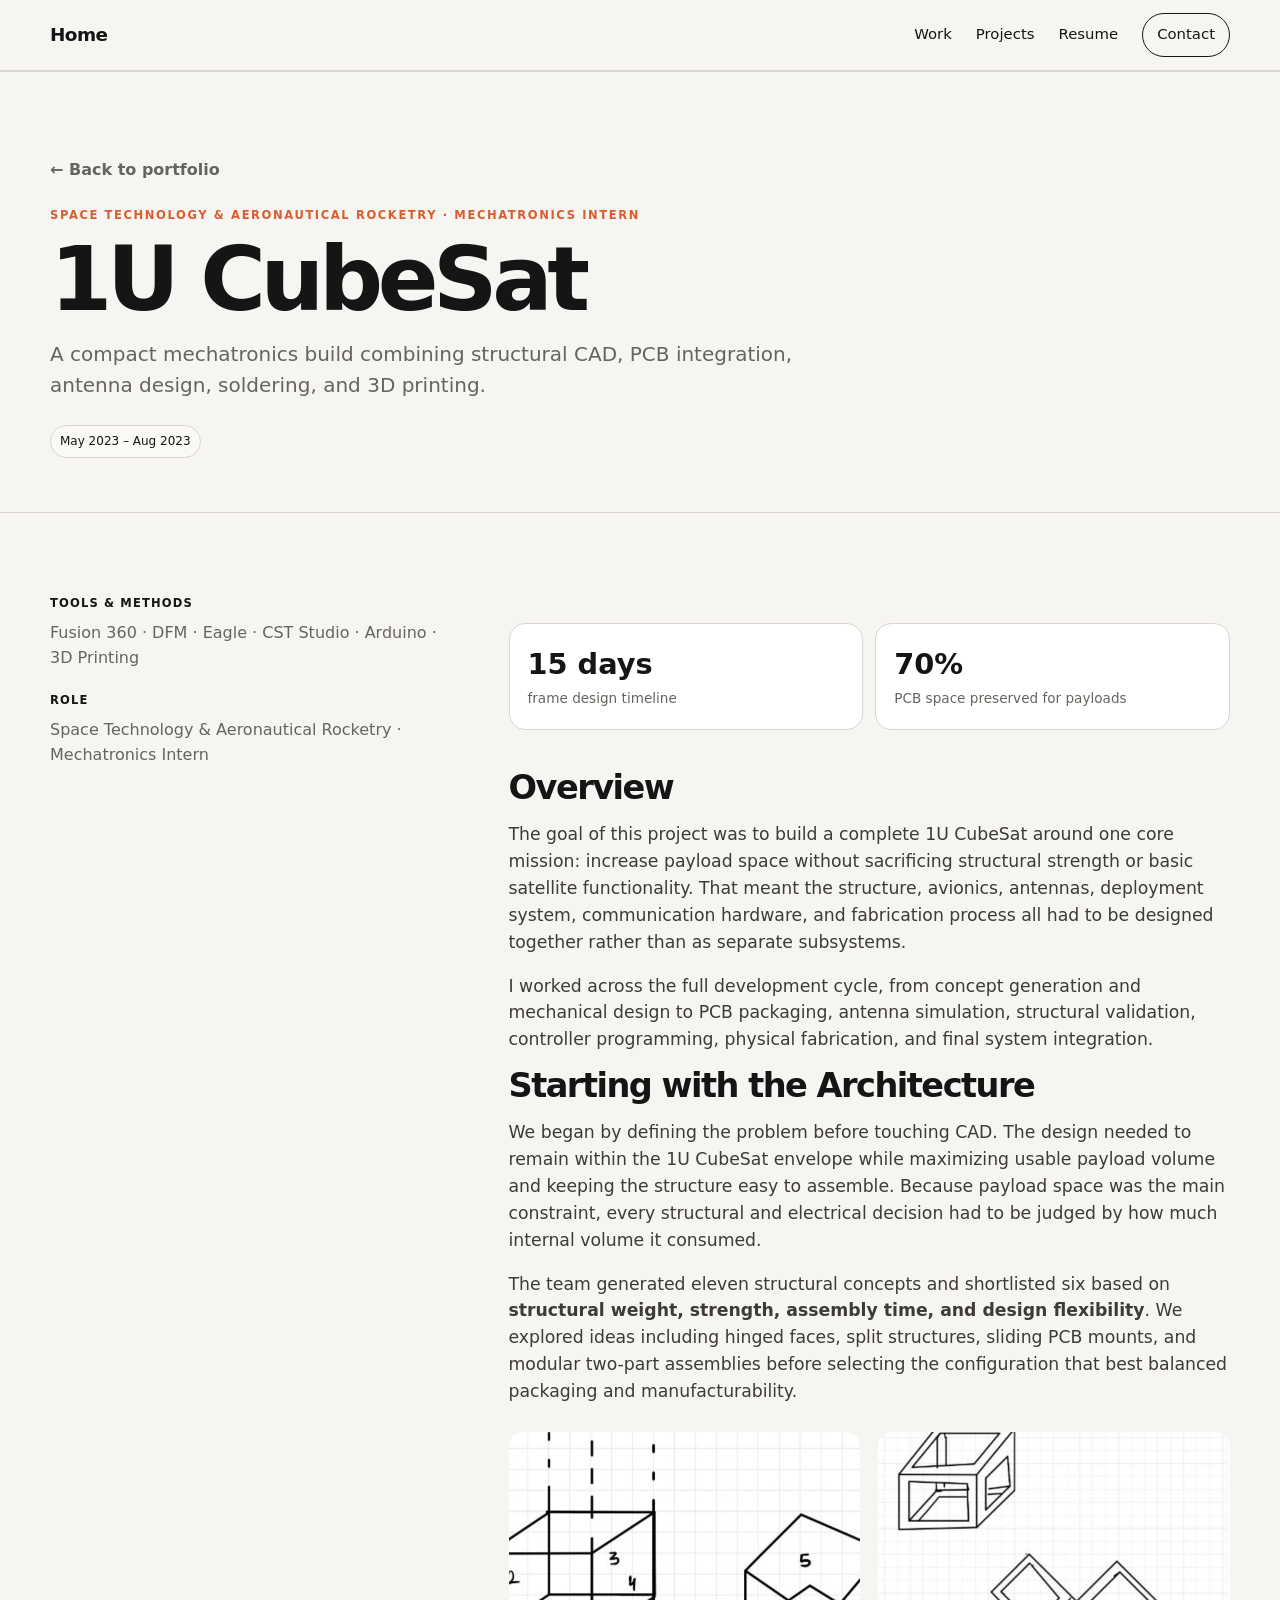
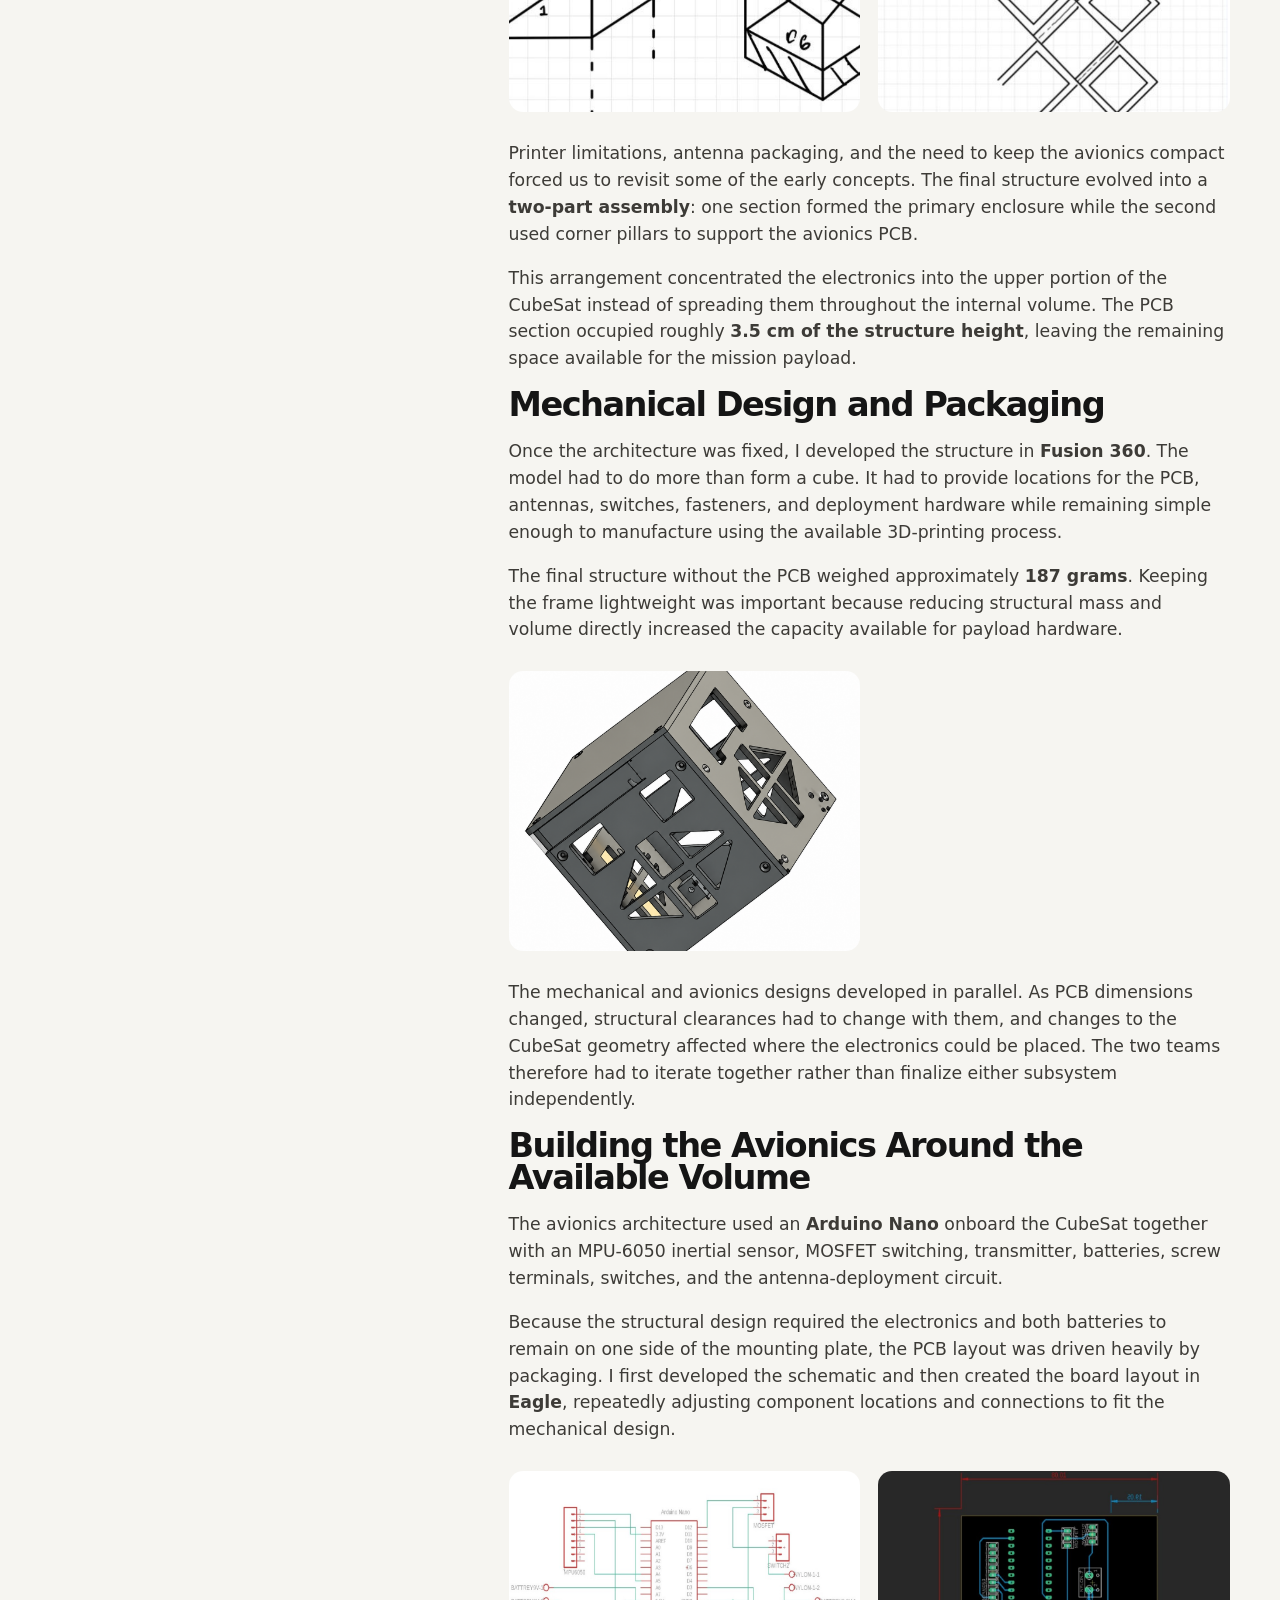
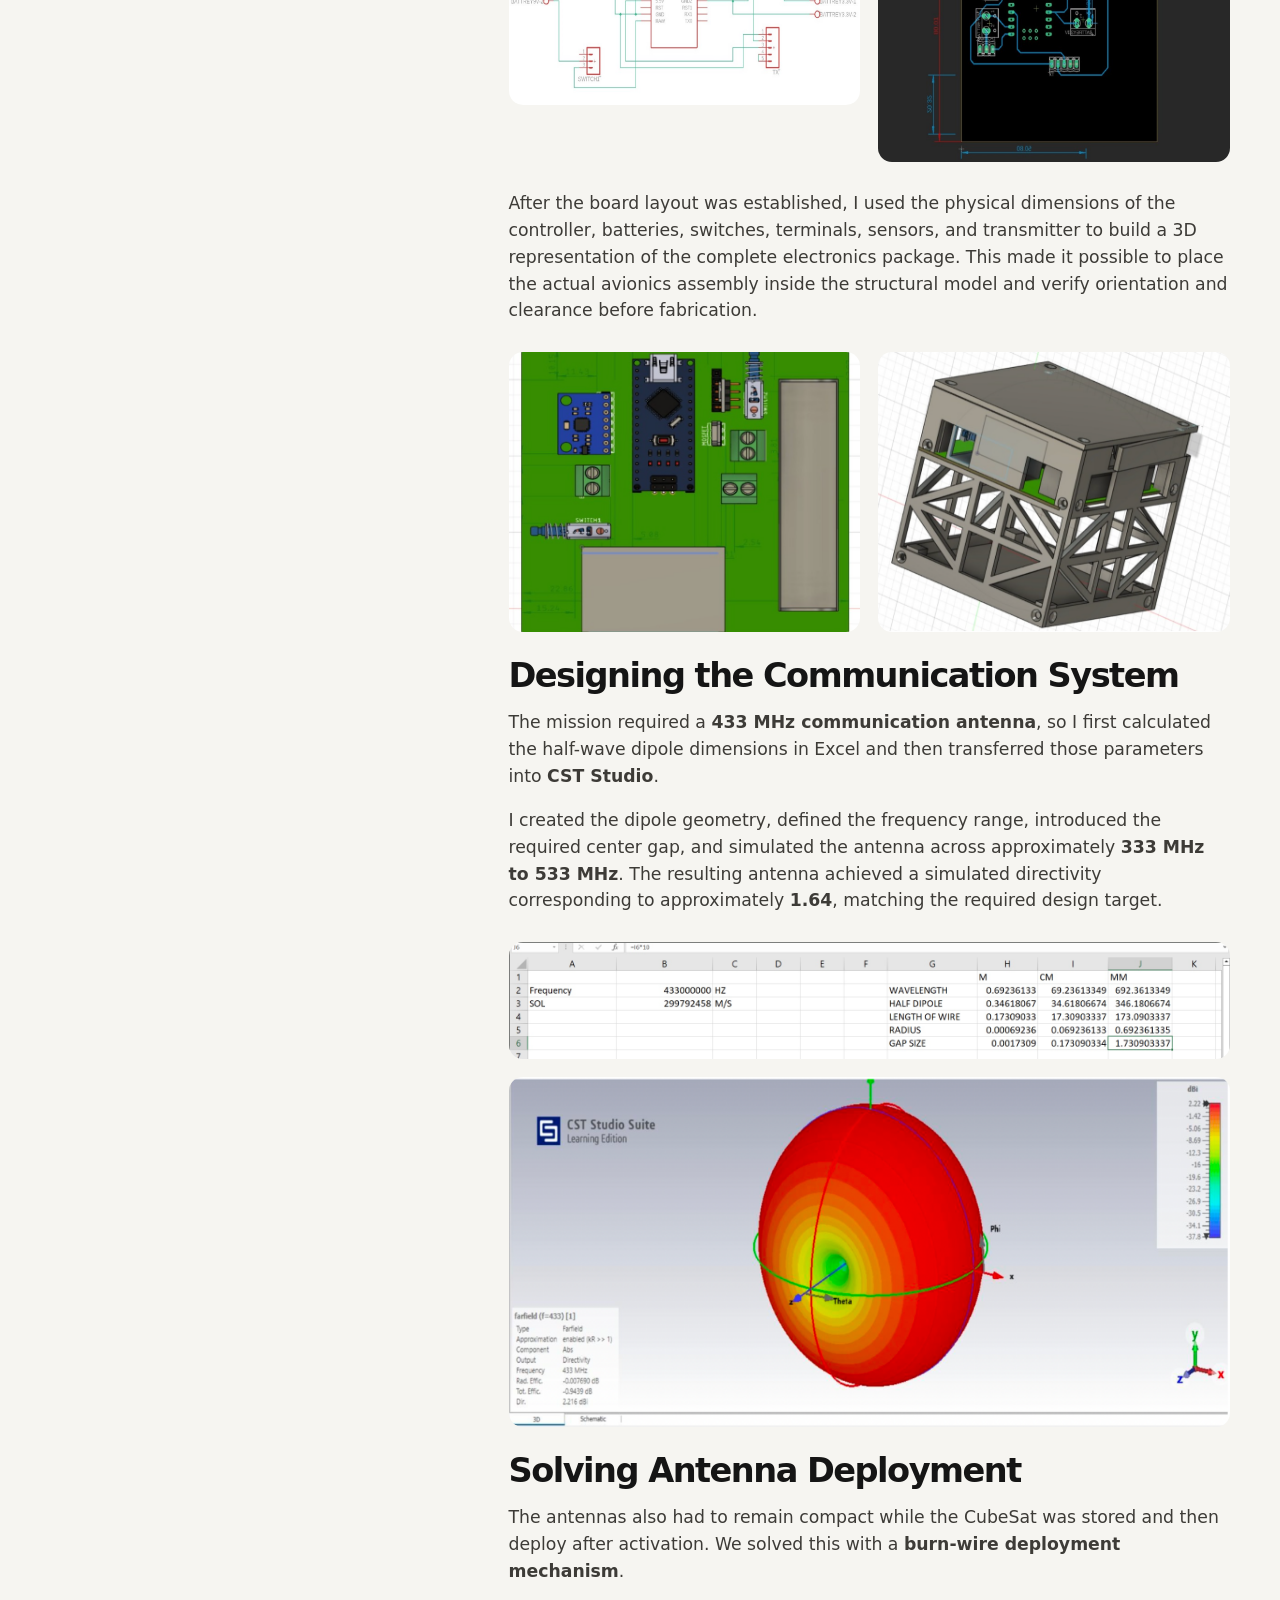
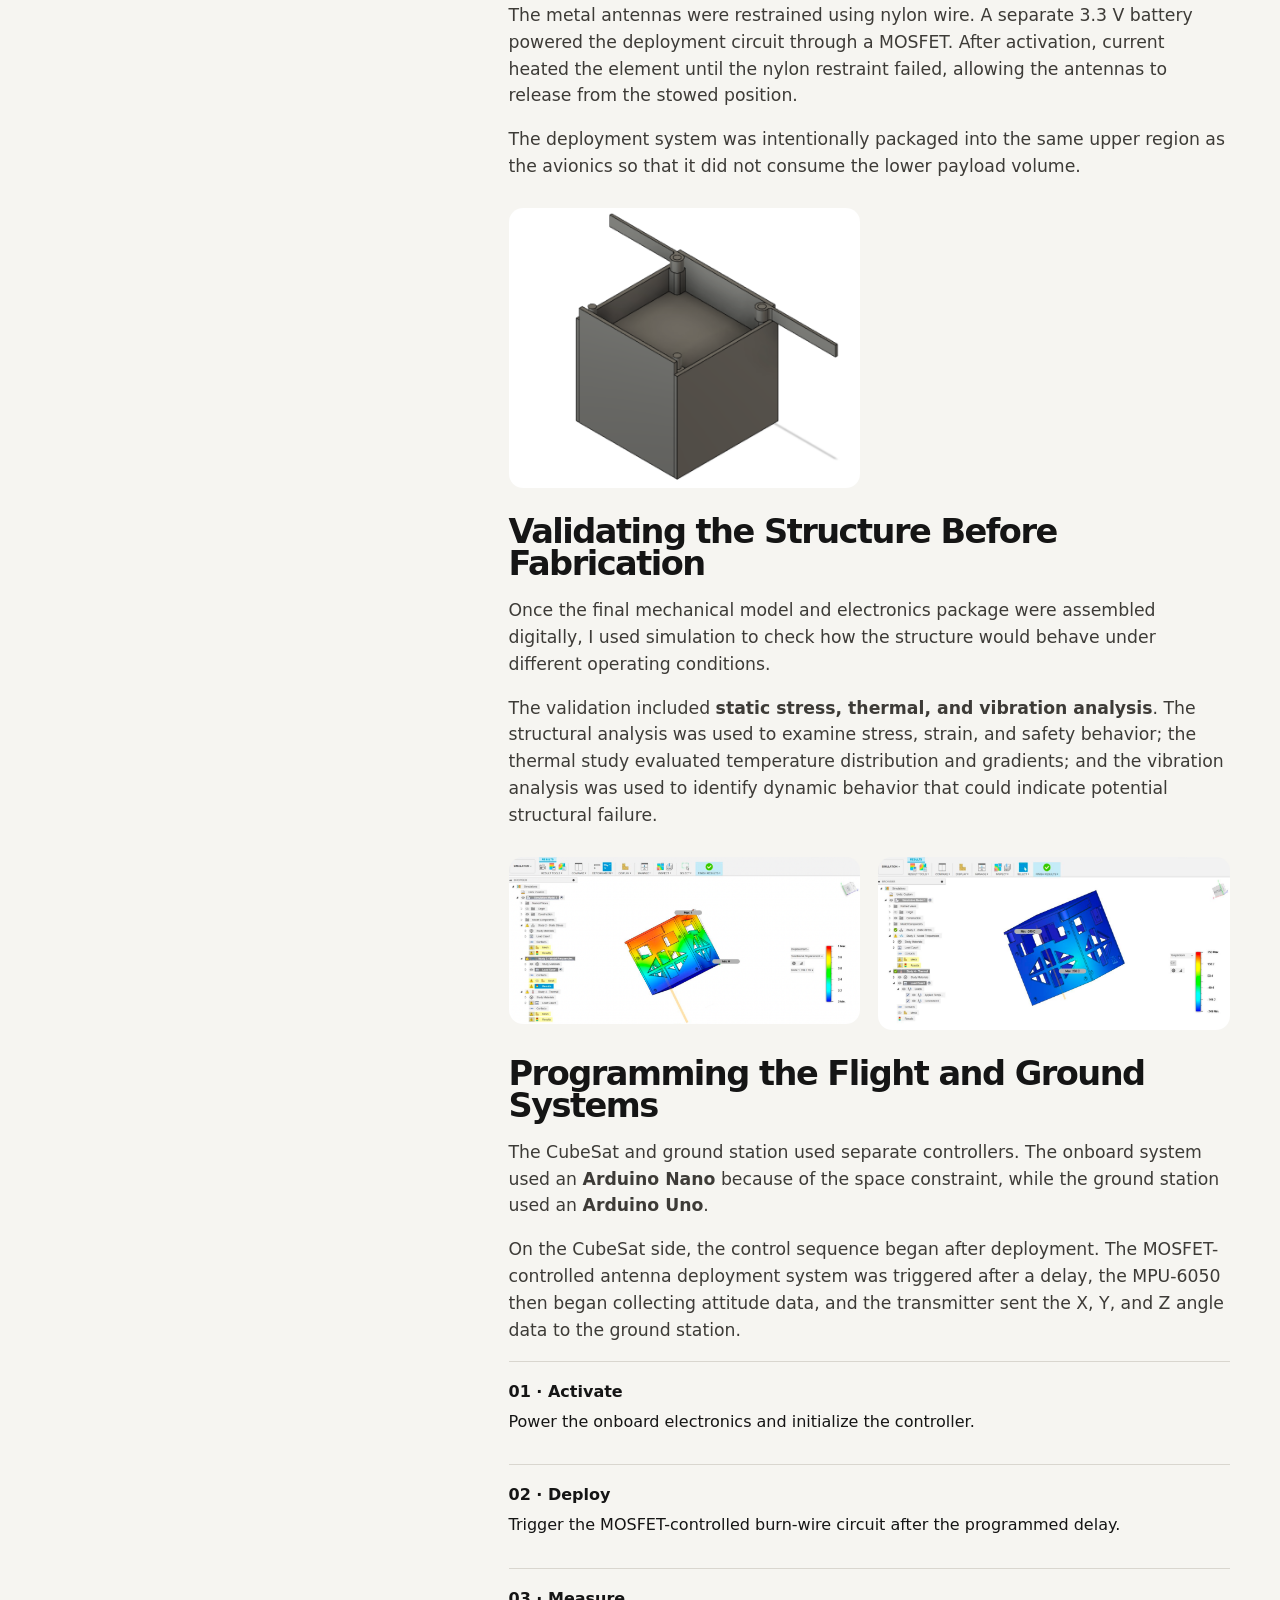
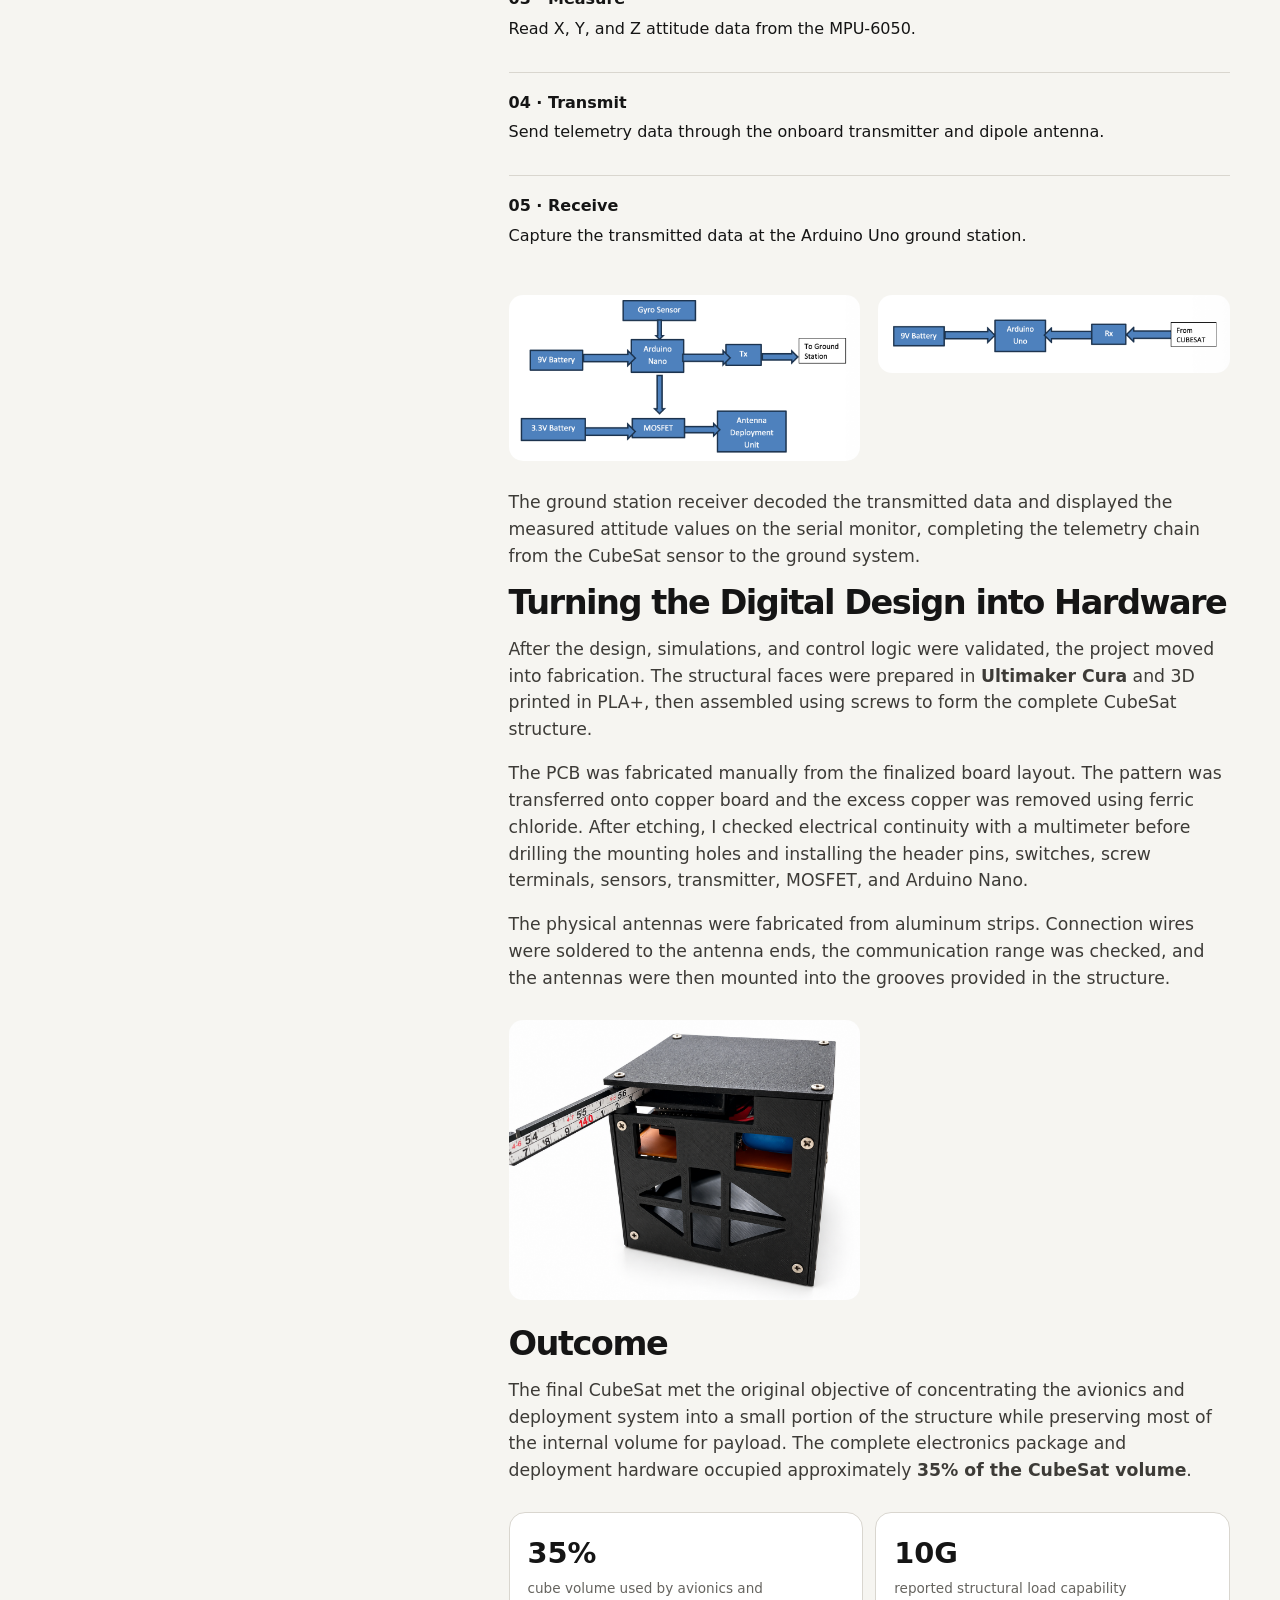
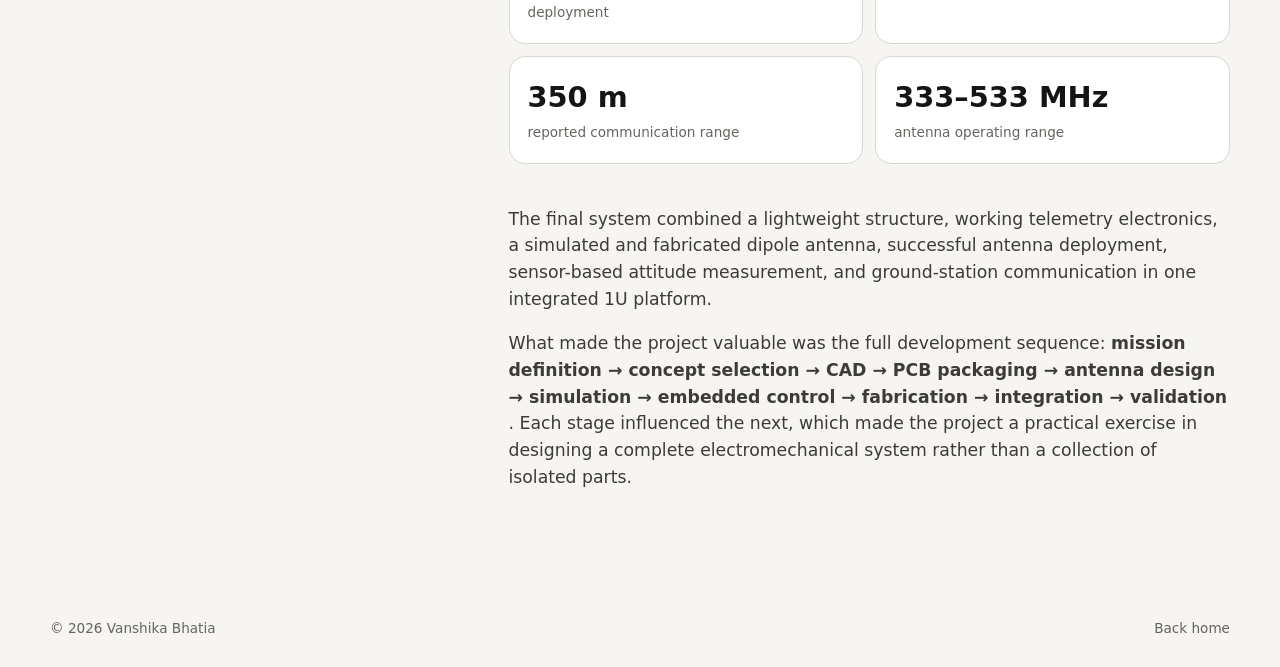
==== projects/cubesat.html @ 4388418b "Add files via upload" ====
<!doctype html><html lang="en"><head><meta charset="utf-8"><meta name="viewport" content="width=device-width,initial-scale=1"><title>1U CubeSat | Vanshika Bhatia</title><link rel="stylesheet" href="../styles.css"></head><body>
<header class="nav"><div class="container nav-inner"><a class="brand" href="../index.html">Home</a><nav class="nav-links"><a href="../index.html#work">Work</a><a href="../index.html#projects">Projects</a><a href="Resume_26-27.pdf">Resume</a><a class="nav-cta" href="../index.html#contact">Contact</a></nav></div></header>
<main><section class="project-hero"><div class="container"><a class="back" href="../index.html">← Back to portfolio</a><div class="eyebrow">Space Technology & Aeronautical Rocketry · Mechatronics Intern</div><h1 class="project-title">1U CubeSat</h1><p class="project-deck">A compact mechatronics build combining structural CAD, PCB integration, antenna design, soldering, and 3D printing.</p><div class="project-meta"><span class="tag">May 2023 – Aug 2023</span></div></div></section>
<section><div class="container project-body"><aside class="project-aside"><h4>Tools & methods</h4><p>Fusion 360 · DFM · Eagle · CST Studio · Arduino · 3D Printing</p><h4>Role</h4><p>Space Technology & Aeronautical Rocketry · Mechatronics Intern</p></aside><div class="case"><div class="impact-grid"><div class="impact"><b>15 days</b><span>frame design timeline</span></div><div class="impact"><b>70%</b><span>PCB space preserved for payloads</span></div></div>
    <div class="case">

  <h2>Overview</h2>
  <p>
    The goal of this project was to build a complete 1U CubeSat around one core mission:
    increase payload space without sacrificing structural strength or basic satellite functionality.
    That meant the structure, avionics, antennas, deployment system, communication hardware, and
    fabrication process all had to be designed together rather than as separate subsystems.
  </p>

  <p>
    I worked across the full development cycle, from concept generation and mechanical design to PCB
    packaging, antenna simulation, structural validation, controller programming, physical fabrication,
    and final system integration.
  </p>


  <h2>Starting with the Architecture</h2>
  <p>
    We began by defining the problem before touching CAD. The design needed to remain within the
    1U CubeSat envelope while maximizing usable payload volume and keeping the structure easy to assemble.
    Because payload space was the main constraint, every structural and electrical decision had to be judged
    by how much internal volume it consumed.
  </p>

  <p>
    The team generated eleven structural concepts and shortlisted six based on
    <strong>structural weight, strength, assembly time, and design flexibility</strong>.
    We explored ideas including hinged faces, split structures, sliding PCB mounts, and modular two-part
    assemblies before selecting the configuration that best balanced packaging and manufacturability.
  </p>

  <div class="project-gallery two">
    <img src="../assets/images/prelimdesign.jpg"
         alt="CubeSat conceptual structural designs">

    <img src="../assets/images/prelimdesign2.jpg"
         alt="CubeSat conceptual structural designs">
  </div>

  <p>
    Printer limitations, antenna packaging, and the need to keep the avionics compact forced us to revisit
    some of the early concepts. The final structure evolved into a
    <strong>two-part assembly</strong>: one section formed the primary enclosure while the second used corner
    pillars to support the avionics PCB.
  </p>

  <p>
    This arrangement concentrated the electronics into the upper portion of the CubeSat instead of spreading
    them throughout the internal volume. The PCB section occupied roughly <strong>3.5 cm of the structure height</strong>,
    leaving the remaining space available for the mission payload.
  </p>

  <h2>Mechanical Design and Packaging</h2>
  <p>
    Once the architecture was fixed, I developed the structure in <strong>Fusion 360</strong>.
    The model had to do more than form a cube. It had to provide locations for the PCB, antennas,
    switches, fasteners, and deployment hardware while remaining simple enough to manufacture using
    the available 3D-printing process.
  </p>

  <p>
    The final structure without the PCB weighed approximately <strong>187 grams</strong>.
    Keeping the frame lightweight was important because reducing structural mass and volume directly
    increased the capacity available for payload hardware.
  </p>

  <div class="project-gallery two">
    <img src="../assets/images/cubesatCAD.png"
         alt="CubeSat structure modeled in Fusion 360">
  </div>

  <p>
    The mechanical and avionics designs developed in parallel. As PCB dimensions changed, structural
    clearances had to change with them, and changes to the CubeSat geometry affected where the electronics
    could be placed. The two teams therefore had to iterate together rather than finalize either subsystem
    independently.
  </p>


  <h2>Building the Avionics Around the Available Volume</h2>
  <p>
    The avionics architecture used an <strong>Arduino Nano</strong> onboard the CubeSat together with an
    MPU-6050 inertial sensor, MOSFET switching, transmitter, batteries, screw terminals, switches,
    and the antenna-deployment circuit.
  </p>

  <p>
    Because the structural design required the electronics and both batteries to remain on one side
    of the mounting plate, the PCB layout was driven heavily by packaging. I first developed the schematic
    and then created the board layout in <strong>Eagle</strong>, repeatedly adjusting component locations
    and connections to fit the mechanical design.
  </p>

  <div class="project-gallery two">
    <img class="no-crop"
         src="../assets/images/cubesatschematic.jpg"
         alt="CubeSat avionics schematic">

    <img class="no-crop"
         src="../assets/images/boardview.jpg"
         alt="CubeSat PCB board layout">
  </div>

  <p>
    After the board layout was established, I used the physical dimensions of the controller, batteries,
    switches, terminals, sensors, and transmitter to build a 3D representation of the complete electronics
    package. This made it possible to place the actual avionics assembly inside the structural model and
    verify orientation and clearance before fabrication.
  </p>

  <div class="project-gallery two">
    <img src="../assets/images/3dPCB.jpg"
         alt="3D CubeSat PCB assembly">

    <img src="../assets/images/cubesatCADwPCB.jpg"
         alt="Avionics assembly inside CubeSat structure">
  </div>


  <h2>Designing the Communication System</h2>
  <p>
    The mission required a <strong>433 MHz communication antenna</strong>, so I first calculated the
    half-wave dipole dimensions in Excel and then transferred those parameters into
    <strong>CST Studio</strong>.
  </p>

  <p>
    I created the dipole geometry, defined the frequency range, introduced the required center gap,
    and simulated the antenna across approximately <strong>333 MHz to 533 MHz</strong>.
    The resulting antenna achieved a simulated directivity corresponding to approximately
    <strong>1.64</strong>, matching the required design target.
  </p>

  <div class="project-gallery stack">
    <img class="no-crop"
         src="../assets/images/antennacalc.jpg"
         alt="CubeSat antenna calculations">

    <img class="no-crop"
         src="../assets/images/cubesat_Antenna_design.png"
         alt="CubeSat antenna simulation in CST Studio">
  </div>


  <h2>Solving Antenna Deployment</h2>
  <p>
    The antennas also had to remain compact while the CubeSat was stored and then deploy after activation.
    We solved this with a <strong>burn-wire deployment mechanism</strong>.
  </p>

  <p>
    The metal antennas were restrained using nylon wire. A separate 3.3 V battery powered the deployment
    circuit through a MOSFET. After activation, current heated the element until the nylon restraint
    failed, allowing the antennas to release from the stowed position.
  </p>

  <p>
    The deployment system was intentionally packaged into the same upper region as the avionics so that
    it did not consume the lower payload volume.
  </p>

  <div class="project-gallery two">
    <img src="../assets/images/antennastorage.jpg"
         alt="CubeSat stowed antenna configuration">
  </div>


  <h2>Validating the Structure Before Fabrication</h2>
  <p>
    Once the final mechanical model and electronics package were assembled digitally, I used simulation
    to check how the structure would behave under different operating conditions.
  </p>

  <p>
    The validation included <strong>static stress, thermal, and vibration analysis</strong>.
    The structural analysis was used to examine stress, strain, and safety behavior; the thermal study
    evaluated temperature distribution and gradients; and the vibration analysis was used to identify
    dynamic behavior that could indicate potential structural failure.
  </p>

  <div class="project-gallery two">
<img class="no-crop"
         src="../assets/images/cubesatvib.jpg"
         alt="CubeSat thermal analysis">
    <img class="no-crop"
         src="../assets/images/cubesatthermal.jpg"
         alt="CubeSat vibrational analysis">
  </div>

  <h2>Programming the Flight and Ground Systems</h2>
  <p>
    The CubeSat and ground station used separate controllers. The onboard system used an
    <strong>Arduino Nano</strong> because of the space constraint, while the ground station used an
    <strong>Arduino Uno</strong>.
  </p>

  <p>
    On the CubeSat side, the control sequence began after deployment. The MOSFET-controlled antenna
    deployment system was triggered after a delay, the MPU-6050 then began collecting attitude data,
    and the transmitter sent the X, Y, and Z angle data to the ground station.
  </p>

  <div class="steps">

    <div class="step">
      <b>01 · Activate</b>
      Power the onboard electronics and initialize the controller.
    </div>

    <div class="step">
      <b>02 · Deploy</b>
      Trigger the MOSFET-controlled burn-wire circuit after the programmed delay.
    </div>

    <div class="step">
      <b>03 · Measure</b>
      Read X, Y, and Z attitude data from the MPU-6050.
    </div>

    <div class="step">
      <b>04 · Transmit</b>
      Send telemetry data through the onboard transmitter and dipole antenna.
    </div>

    <div class="step">
      <b>05 · Receive</b>
      Capture the transmitted data at the Arduino Uno ground station.
    </div>

  </div>

  <div class="project-gallery two">
    <img class="no-crop"
         src="../assets/images/transmitter.jpg"
         alt="CubeSat Arduino Nano flight code">

    <img class="no-crop"
         src="../assets/images/reciever.jpg"
         alt="CubeSat ground station receiver code">
  </div>

  <p>
    The ground station receiver decoded the transmitted data and displayed the measured attitude values
    on the serial monitor, completing the telemetry chain from the CubeSat sensor to the ground system.
  </p>


  <h2>Turning the Digital Design into Hardware</h2>
  <p>
    After the design, simulations, and control logic were validated, the project moved into fabrication.
    The structural faces were prepared in <strong>Ultimaker Cura</strong> and 3D printed in PLA+, then
    assembled using screws to form the complete CubeSat structure.
  </p>

  <p>
    The PCB was fabricated manually from the finalized board layout. The pattern was transferred onto
    copper board and the excess copper was removed using ferric chloride. After etching, I checked
    electrical continuity with a multimeter before drilling the mounting holes and installing the header
    pins, switches, screw terminals, sensors, transmitter, MOSFET, and Arduino Nano.
  </p>
  <p>
    The physical antennas were fabricated from aluminum strips. Connection wires were soldered to the
    antenna ends, the communication range was checked, and the antennas were then mounted into the grooves
    provided in the structure.
  </p>

  <div class="project-gallery two">
    <img src="../assets/images/cubesat_cover.png"
         alt="Final CubeSat assembly">
  </div>


  <h2>Outcome</h2>
  <p>
    The final CubeSat met the original objective of concentrating the avionics and deployment system into
    a small portion of the structure while preserving most of the internal volume for payload.
    The complete electronics package and deployment hardware occupied approximately
    <strong>35% of the CubeSat volume</strong>.
  </p>

  <div class="impact-grid">

    <div class="impact">
      <b>35%</b>
      <span>cube volume used by avionics and deployment</span>
    </div>

    <div class="impact">
      <b>10G</b>
      <span>reported structural load capability</span>
    </div>

    <div class="impact">
      <b>350 m</b>
      <span>reported communication range</span>
    </div>

    <div class="impact">
      <b>333–533 MHz</b>
      <span>antenna operating range</span>
    </div>

  </div>

  <p>
    The final system combined a lightweight structure, working telemetry electronics, a simulated and
    fabricated dipole antenna, successful antenna deployment, sensor-based attitude measurement, and
    ground-station communication in one integrated 1U platform.
  </p>

  <p>
    What made the project valuable was the full development sequence:
    <strong>
      mission definition → concept selection → CAD → PCB packaging → antenna design → simulation →
      embedded control → fabrication → integration → validation
    </strong>.
    Each stage influenced the next, which made the project a practical exercise in designing a complete
    electromechanical system rather than a collection of isolated parts.
  </p>

</div></div></section></main>
<footer><div class="container footer-row"><span>© <span data-year></span> Vanshika Bhatia</span><a href="../index.html">Back home</a></div></footer><script src="../script.js"></script></body></html>
---- styles.css ----
:root{
  --bg:#f6f5f1;
  --paper:#ffffff;
  --ink:#151515;
  --muted:#66645f;
  --line:#d9d6cf;
  --accent:#d95d2f;
  --dark:#171717;
  --max:1180px;
}

*{
  box-sizing:border-box;
}

html{
  scroll-behavior:smooth;
}

body{
  margin:0;
  background:var(--bg);
  color:var(--ink);
  font-family:Inter,ui-sans-serif,system-ui,-apple-system,BlinkMacSystemFont,"Segoe UI",sans-serif;
  line-height:1.55;
}

a{
  color:inherit;
  text-decoration:none;
}

img{
  display:block;
  width:100%;
}

.container{
  width:min(var(--max),calc(100% - 40px));
  margin:auto;
}


/* NAV */

.nav{
  position:sticky;
  top:0;
  z-index:20;
  background:rgba(246,245,241,.92);
  backdrop-filter:blur(14px);
  border-bottom:1px solid var(--line);
}

.nav-inner{
  height:70px;
  display:flex;
  align-items:center;
  justify-content:space-between;
}

.brand{
  font-weight:900;
  letter-spacing:-.03em;
  font-size:1.15rem;
}

.nav-links{
  display:flex;
  gap:24px;
  align-items:center;
  font-size:.93rem;
}

.nav-links a:hover{
  opacity:.6;
}

.nav-cta{
  border:1px solid var(--ink);
  padding:9px 14px;
  border-radius:999px;
}


/* HERO */

.hero{
  padding:94px 0 78px;
}

.hero-grid{
  display:grid;
  grid-template-columns:1.45fr .75fr;
  gap:70px;
  align-items:end;
}

.eyebrow{
  text-transform:uppercase;
  letter-spacing:.14em;
  font-size:.72rem;
  font-weight:800;
  color:var(--accent);
}

h1{
  font-size:clamp(3.6rem,8vw,7.8rem);
  line-height:.86;
  letter-spacing:-.065em;
  margin:18px 0 28px;
  max-width:900px;
}

h2{
  font-size:clamp(2.2rem,4vw,4.4rem);
  line-height:.95;
  letter-spacing:-.045em;
  margin:0;
}

h3{
  margin:0 0 10px;
  font-size:1.35rem;
  letter-spacing:-.025em;
}

.hero-copy{
  font-size:clamp(1.15rem,2vw,1.55rem);
  max-width:760px;
  color:#3d3b37;
}

.hero-actions{
  display:flex;
  gap:12px;
  flex-wrap:wrap;
  margin-top:28px;
}

.btn{
  display:inline-flex;
  align-items:center;
  justify-content:center;
  border:1px solid var(--ink);
  padding:12px 18px;
  border-radius:999px;
  font-weight:700;
  font-size:.92rem;
}

.btn.primary{
  background:var(--ink);
  color:white;
}

.hero-side{
  border-left:1px solid var(--line);
  padding-left:30px;
  color:var(--muted);
}

.hero-side strong{
  display:block;
  color:var(--ink);
  font-size:.82rem;
  text-transform:uppercase;
  letter-spacing:.08em;
}

.hero-side p{
  margin:6px 0 22px;
}


/* SECTIONS */

section{
  padding:82px 0;
  border-top:1px solid var(--line);
}

.section-head{
  display:grid;
  grid-template-columns:1fr 1fr;
  gap:40px;
  align-items:end;
  margin-bottom:34px;
}

.section-head p{
  margin:0;
  color:var(--muted);
  font-size:1.05rem;
  max-width:620px;
}


/* WORK CARDS */

.work-grid{
  display:grid;
  grid-template-columns:repeat(2,minmax(0,1fr));
  gap:22px;
}

.work-card{
  background:var(--paper);
  border:1px solid var(--line);
  border-radius:24px;
  overflow:hidden;
}

.card-media{
  aspect-ratio:16/9;
  background:#eceae4;
  border-bottom:1px solid var(--line);
}

.card-media img{
  height:100%;
  object-fit:cover;
}

.card-body{
  padding:26px;
}

.card-kicker{
  font-size:.73rem;
  font-weight:800;
  text-transform:uppercase;
  letter-spacing:.12em;
  color:var(--accent);
  margin-bottom:10px;
}

.card-body>p{
  color:var(--muted);
  margin:0 0 20px;
}

.metrics{
  display:grid;
  grid-template-columns:repeat(2,1fr);
  gap:10px;
  margin:22px 0;
}

.metric{
  border-top:1px solid var(--line);
  padding-top:12px;
}

.metric b{
  display:block;
  font-size:1.35rem;
  letter-spacing:-.03em;
}

.metric span{
  font-size:.8rem;
  color:var(--muted);
}

.tag-row{
  display:flex;
  gap:7px;
  flex-wrap:wrap;
  margin-top:18px;
}

.tag{
  border:1px solid var(--line);
  border-radius:999px;
  padding:6px 9px;
  font-size:.75rem;
  background:#faf9f6;
}

.card-link{
  display:inline-block;
  margin-top:22px;
  font-weight:800;
}

.card-link:hover{
  color:var(--accent);
}


/* EXPERIENCE */

.band{
  background:var(--dark);
  color:white;
}

.band .section-head p,
.band .exp p,
.band .exp-meta{
  color:#bdbdbd;
}

.exp-list{
  border-top:1px solid #343434;
}

.exp{
  display:grid;
  grid-template-columns:250px 1fr;
  gap:30px;
  padding:28px 0;
  border-bottom:1px solid #343434;
}

.exp p{
  margin:4px 0 0;
}


/* ABOUT */

.about-grid{
  display:grid;
  grid-template-columns:.8fr 1.2fr;
  gap:70px;
}

.about-copy{
  font-size:1.25rem;
  color:#3d3b37;
}

.about-copy p:first-child{
  margin-top:0;
}


/* SKILLS */

.skills-grid{
  display:grid;
  grid-template-columns:repeat(3,1fr);
  gap:18px;
}

.skill-block{
  background:white;
  border:1px solid var(--line);
  padding:22px;
  border-radius:18px;
}

.skill-block p{
  margin:0;
  color:var(--muted);
}


/* CONTACT */

.contact{
  background:var(--dark);
  color:white;
  border-radius:28px;
  padding:48px;
}

.contact h2{
  max-width:760px;
}

.contact p{
  color:#bdbdbd;
}

.contact .btn{
  border-color:#fff;
}

.contact .btn.primary{
  background:#fff;
  color:#111;
}


/* FOOTER */

footer{
  padding:28px 0;
}

.footer-row{
  display:flex;
  justify-content:space-between;
  color:var(--muted);
  font-size:.85rem;
}


/* PROJECT PAGES */

.project-hero{
  padding:86px 0 54px;
}

.back{
  display:inline-block;
  margin-bottom:24px;
  font-weight:700;
  color:var(--muted);
}

.project-title{
  font-size:clamp(3rem,7vw,6.5rem);
  line-height:.9;
  letter-spacing:-.06em;
  margin:14px 0 20px;
}

.project-deck{
  font-size:1.25rem;
  color:var(--muted);
  max-width:820px;
}

.project-meta{
  display:flex;
  gap:10px;
  flex-wrap:wrap;
  margin-top:24px;
}

.project-body{
  display:grid;
  grid-template-columns:.7fr 1.3fr;
  gap:70px;
}

.project-aside{
  position:sticky;
  top:96px;
  align-self:start;
}

.project-aside h4{
  margin:0 0 8px;
  text-transform:uppercase;
  font-size:.72rem;
  letter-spacing:.1em;
}

.project-aside p{
  margin:0 0 22px;
  color:var(--muted);
}

.case h2{
  font-size:2.1rem;
  margin-bottom:14px;
}

.case p{
  font-size:1.08rem;
  color:#3d3b37;
}


/* IMPACT BLOCKS */

.impact-grid{
  display:grid;
  grid-template-columns:repeat(2,1fr);
  gap:12px;
  margin:28px 0 42px;
}

.impact{
  padding:18px;
  border:1px solid var(--line);
  border-radius:16px;
  background:white;
}

.impact b{
  display:block;
  font-size:1.8rem;
}

.impact span{
  color:var(--muted);
  font-size:.85rem;
}


/* PLACEHOLDER */

.image-placeholder{
  min-height:320px;
  border:1px dashed #aaa;
  border-radius:20px;
  background:#eceae4;
  display:grid;
  place-items:center;
  text-align:center;
  color:#777;
  padding:30px;
  margin:26px 0;
}


/* PROCESS STEPS */

.steps{
  display:grid;
  gap:12px;
}

.step{
  border-top:1px solid var(--line);
  padding:18px 0;
}

.step b{
  display:block;
  margin-bottom:5px;
}

.note{
  font-size:.88rem;
  color:var(--muted);
  border-left:3px solid var(--accent);
  padding-left:14px;
  margin-top:24px;
}


/* PROJECT IMAGE GALLERIES */

.project-gallery{
  display:grid;
  gap:18px;
  margin:28px 0;
}

/* TWO IMAGES SIDE BY SIDE */

.project-gallery.two{
  grid-template-columns:repeat(2,minmax(0,1fr));
}

.project-gallery.two img{
  width:100%;
  height:280px;
  object-fit:cover;
  border-radius:14px;
  display:block;
}


/* SINGLE IMAGE - NEVER CROPPED */

.project-gallery.stack{
  grid-template-columns:1fr;
}

.project-gallery.stack img{
  width:100%;
  height:auto;
  object-fit:contain;
  border-radius:14px;
  display:block;
}


/* USE ON ANY IMAGE THAT SHOULD NEVER CROP */

.project-gallery img.no-crop{
  width:100%;
  height:auto;
  object-fit:contain;
}


/* MOBILE */

@media(max-width:800px){

  .nav-links a:not(.nav-cta){
    display:none;
  }

  .hero{
    padding-top:60px;
  }

  .hero-grid,
  .section-head,
  .about-grid,
  .project-body{
    grid-template-columns:1fr;
    gap:28px;
  }

  .hero-side{
    border-left:0;
    border-top:1px solid var(--line);
    padding:24px 0 0;
  }

  .work-grid,
  .skills-grid{
    grid-template-columns:1fr;
  }

  .exp{
    grid-template-columns:1fr;
    gap:8px;
  }

  .project-aside{
    position:static;
  }

  .metrics,
  .impact-grid{
    grid-template-columns:1fr 1fr;
  }

  .footer-row{
    gap:14px;
    flex-direction:column;
  }

  .container{
    width:min(var(--max),calc(100% - 28px));
  }

  .project-gallery.two{
    grid-template-columns:1fr;
  }

  .project-gallery.two img{
    height:auto;
    object-fit:contain;
  }
  /* Equal-size photo pairs */
.project-gallery.two.equal-photos img {
  width: 100%;
  aspect-ratio: 4 / 3;
  height: auto;
  object-fit: cover;
  border-radius: 14px;
}
.project-gallery.single-center {
  display: flex;
  justify-content: center;
  margin: 28px 0;
}

.project-gallery.single-center img {
  width: calc((100% - 18px) / 2);
  height: 280px;
  object-fit: cover;
  border-radius: 14px;
}

}
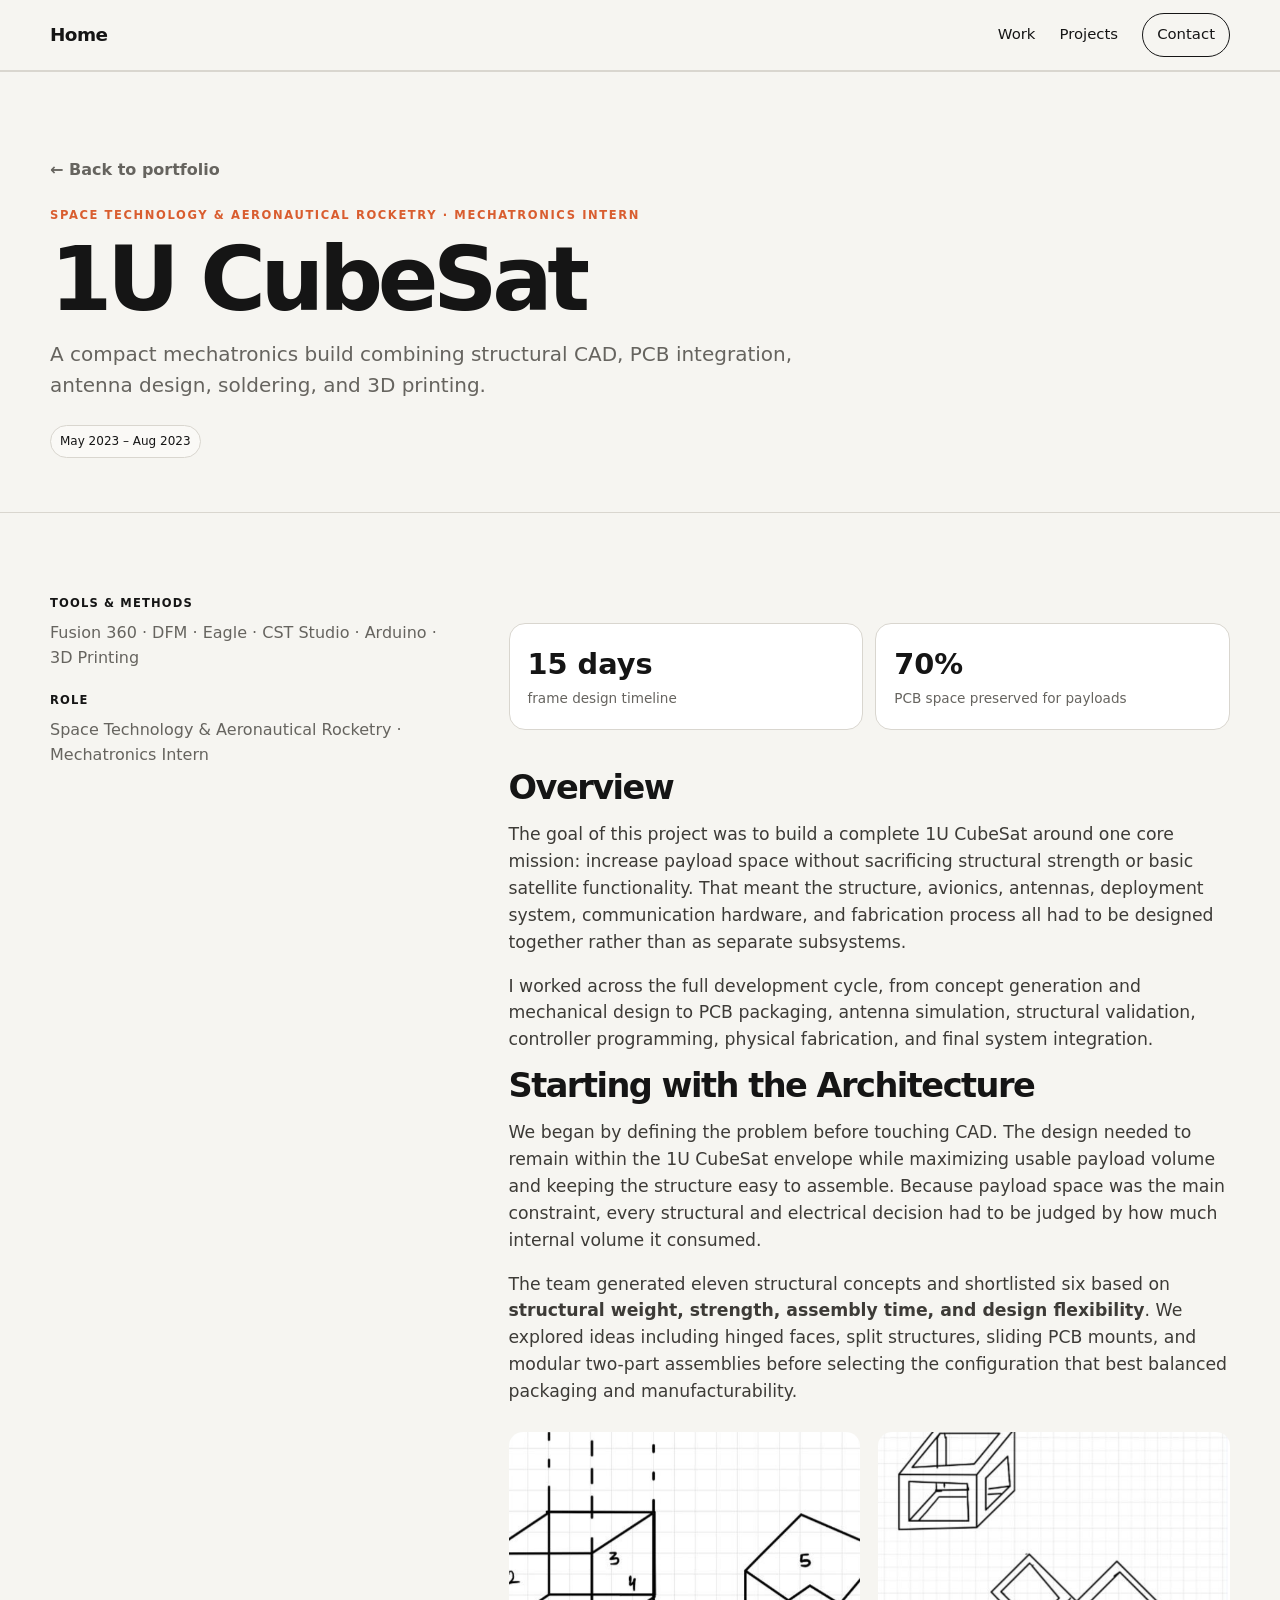
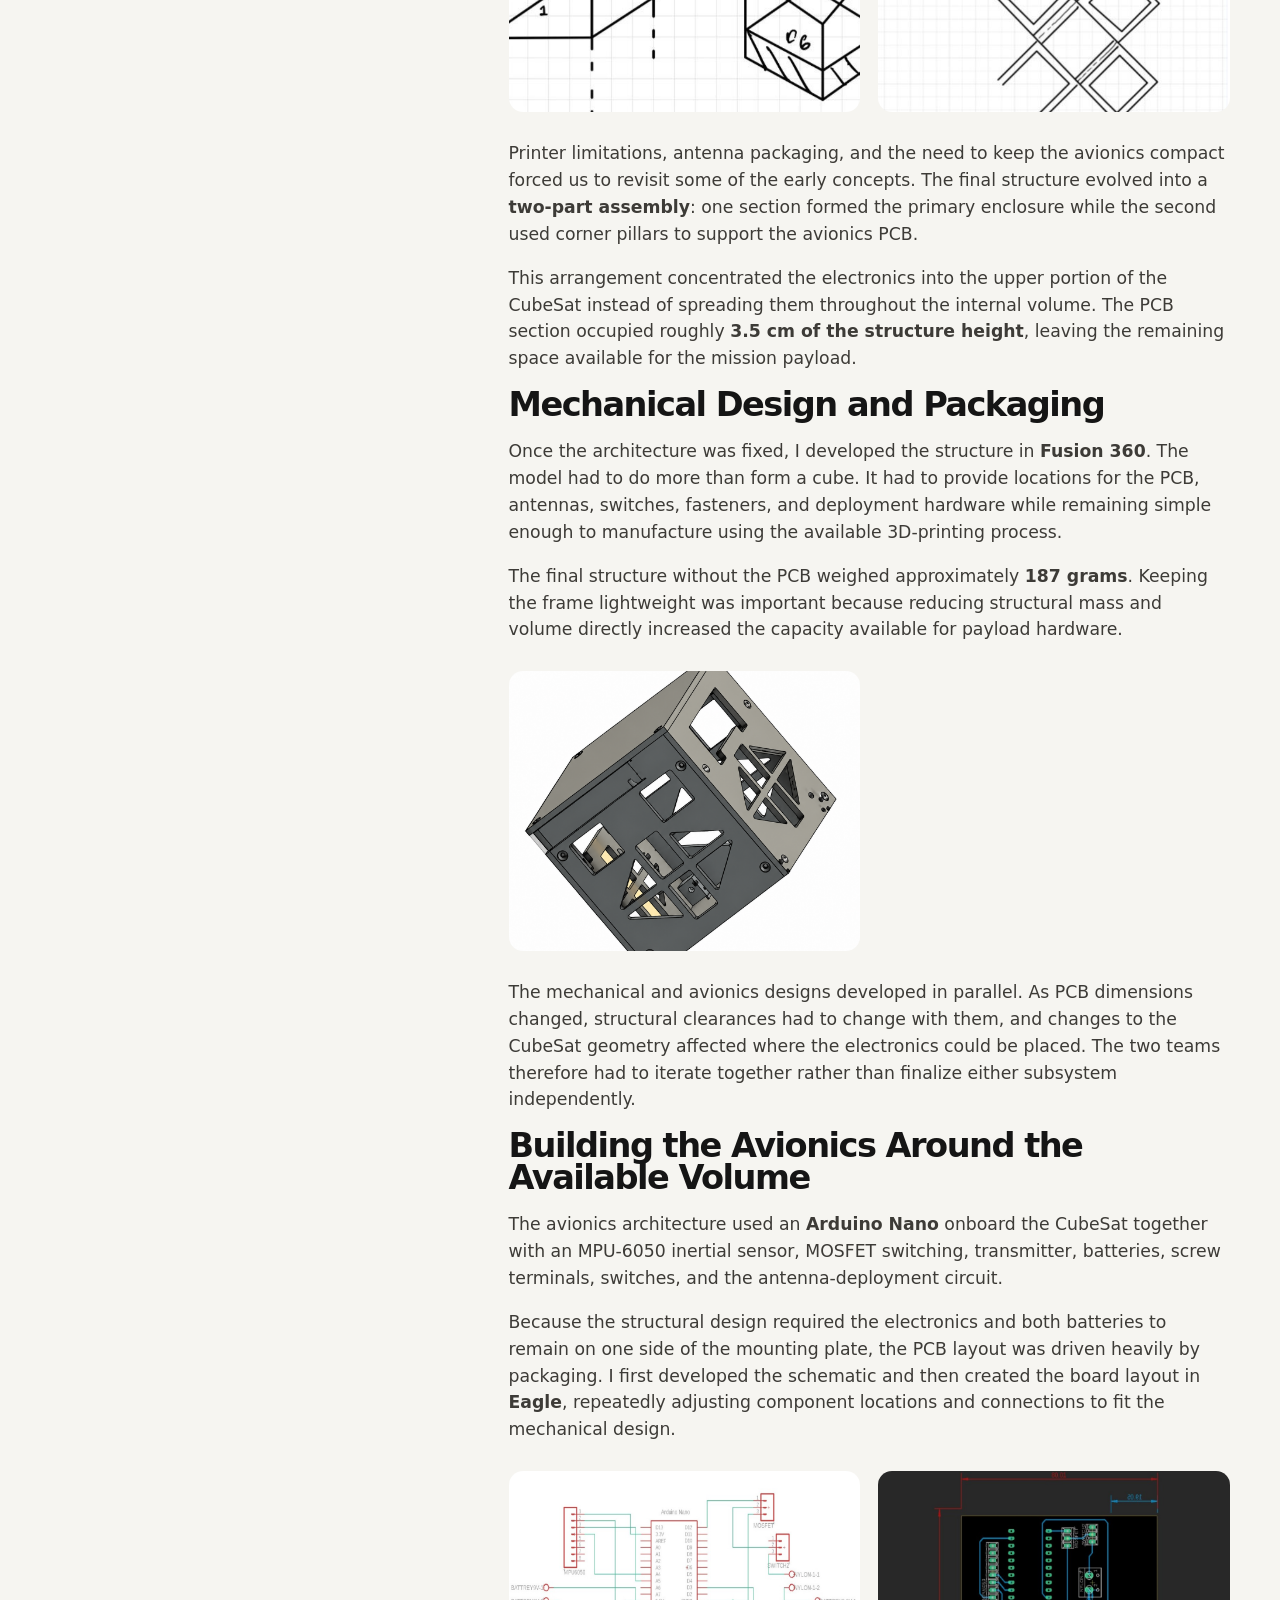
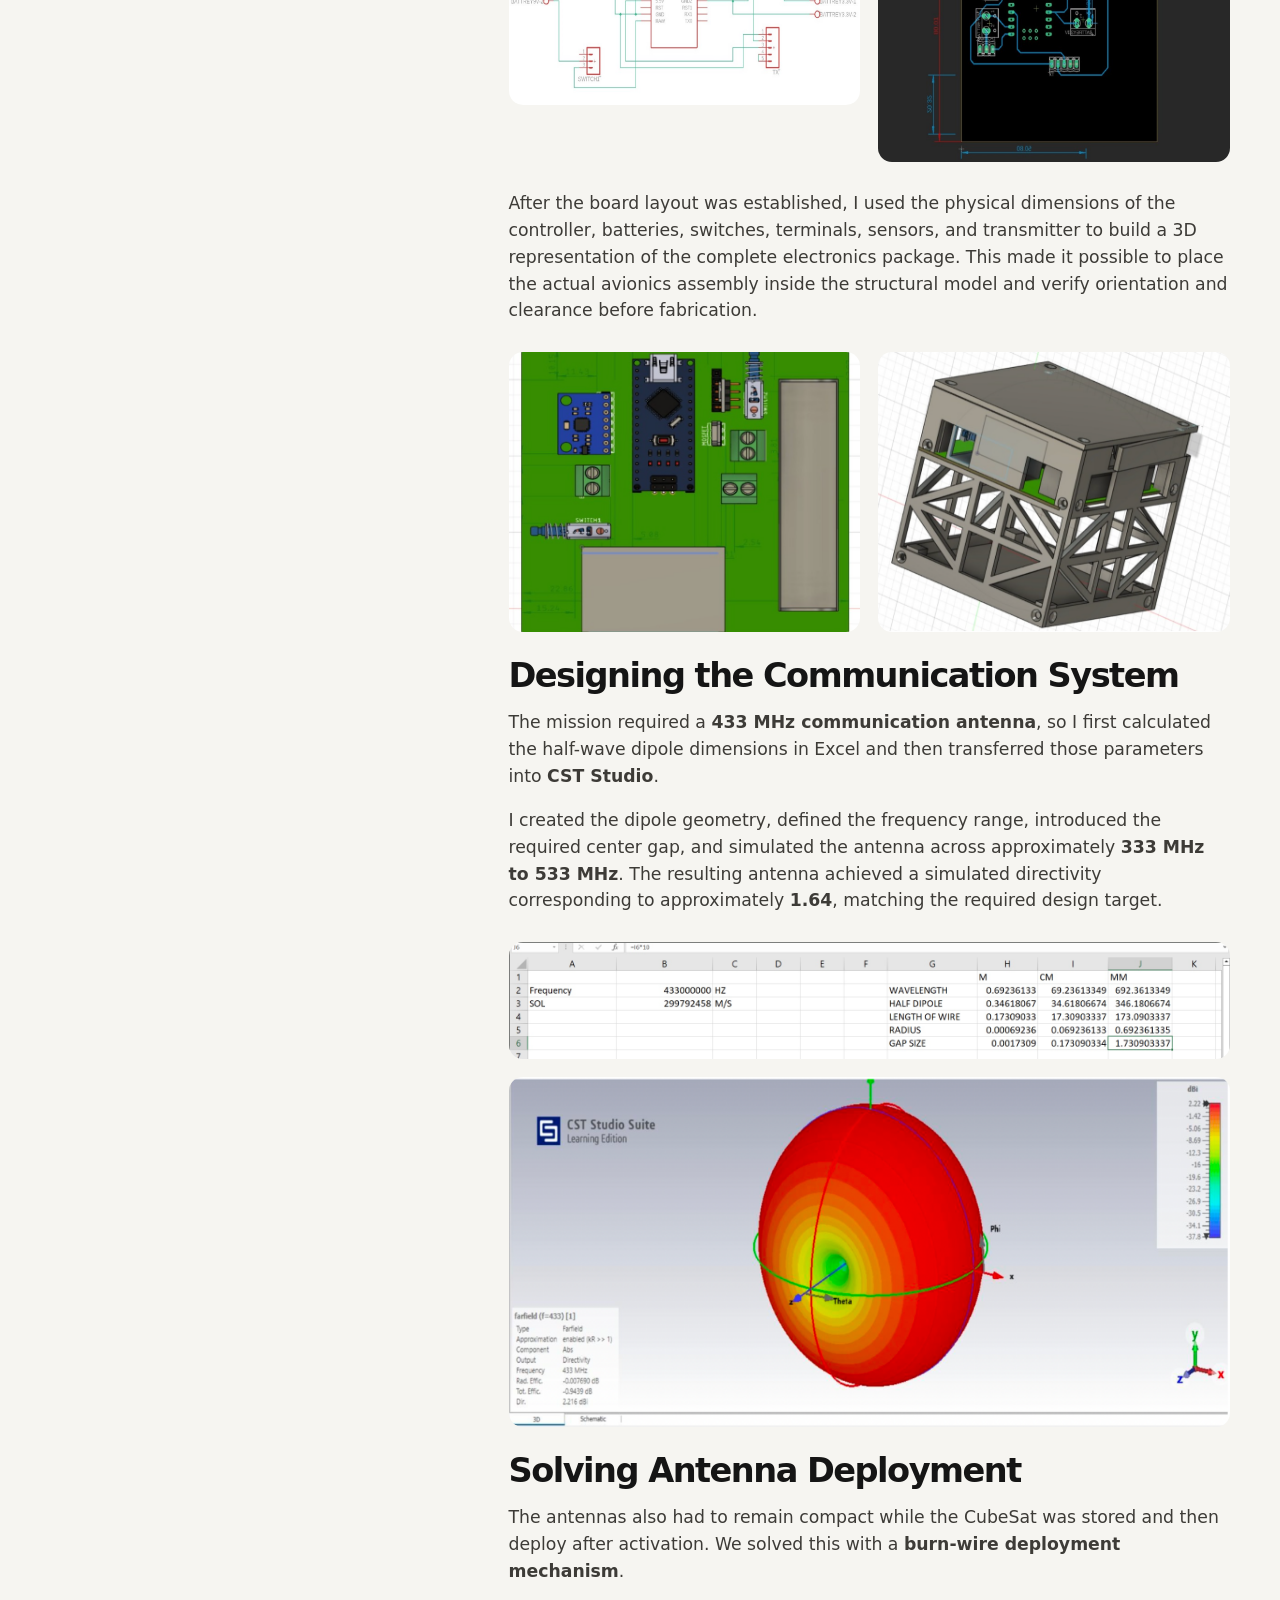
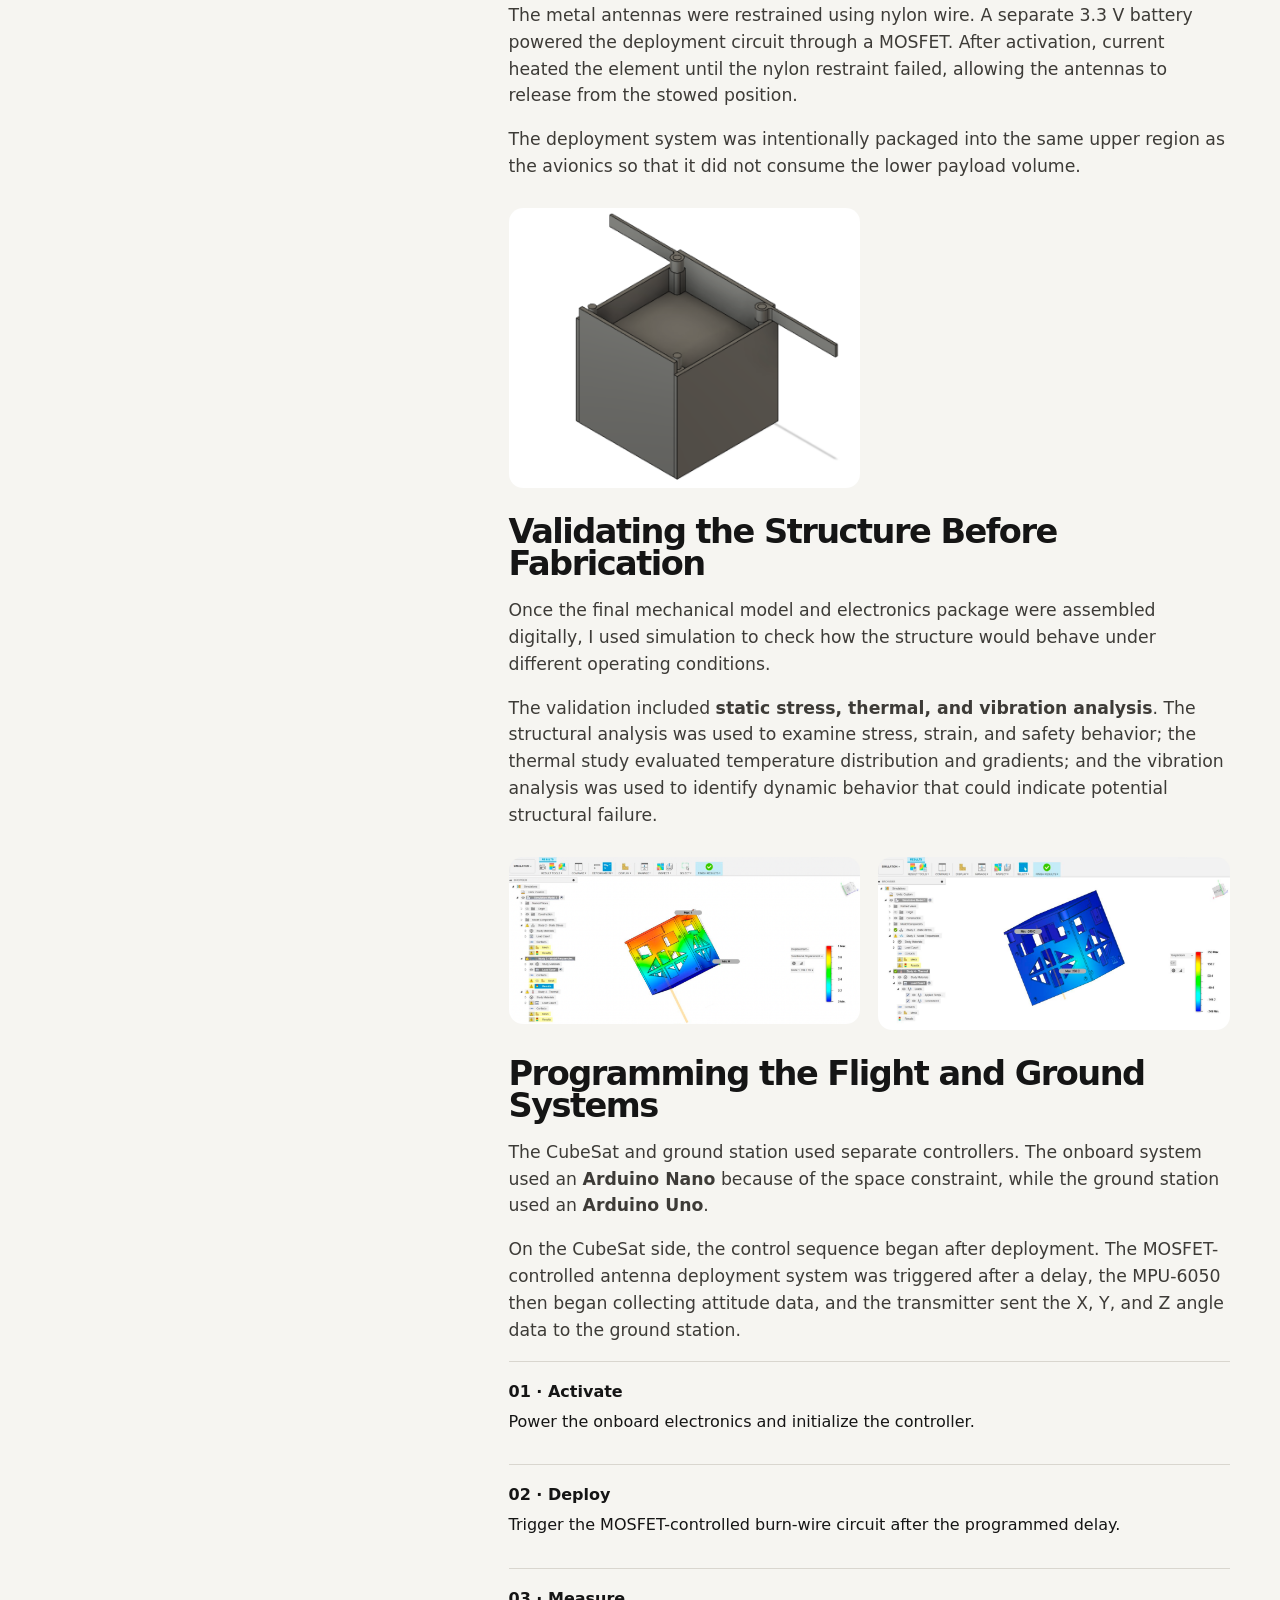
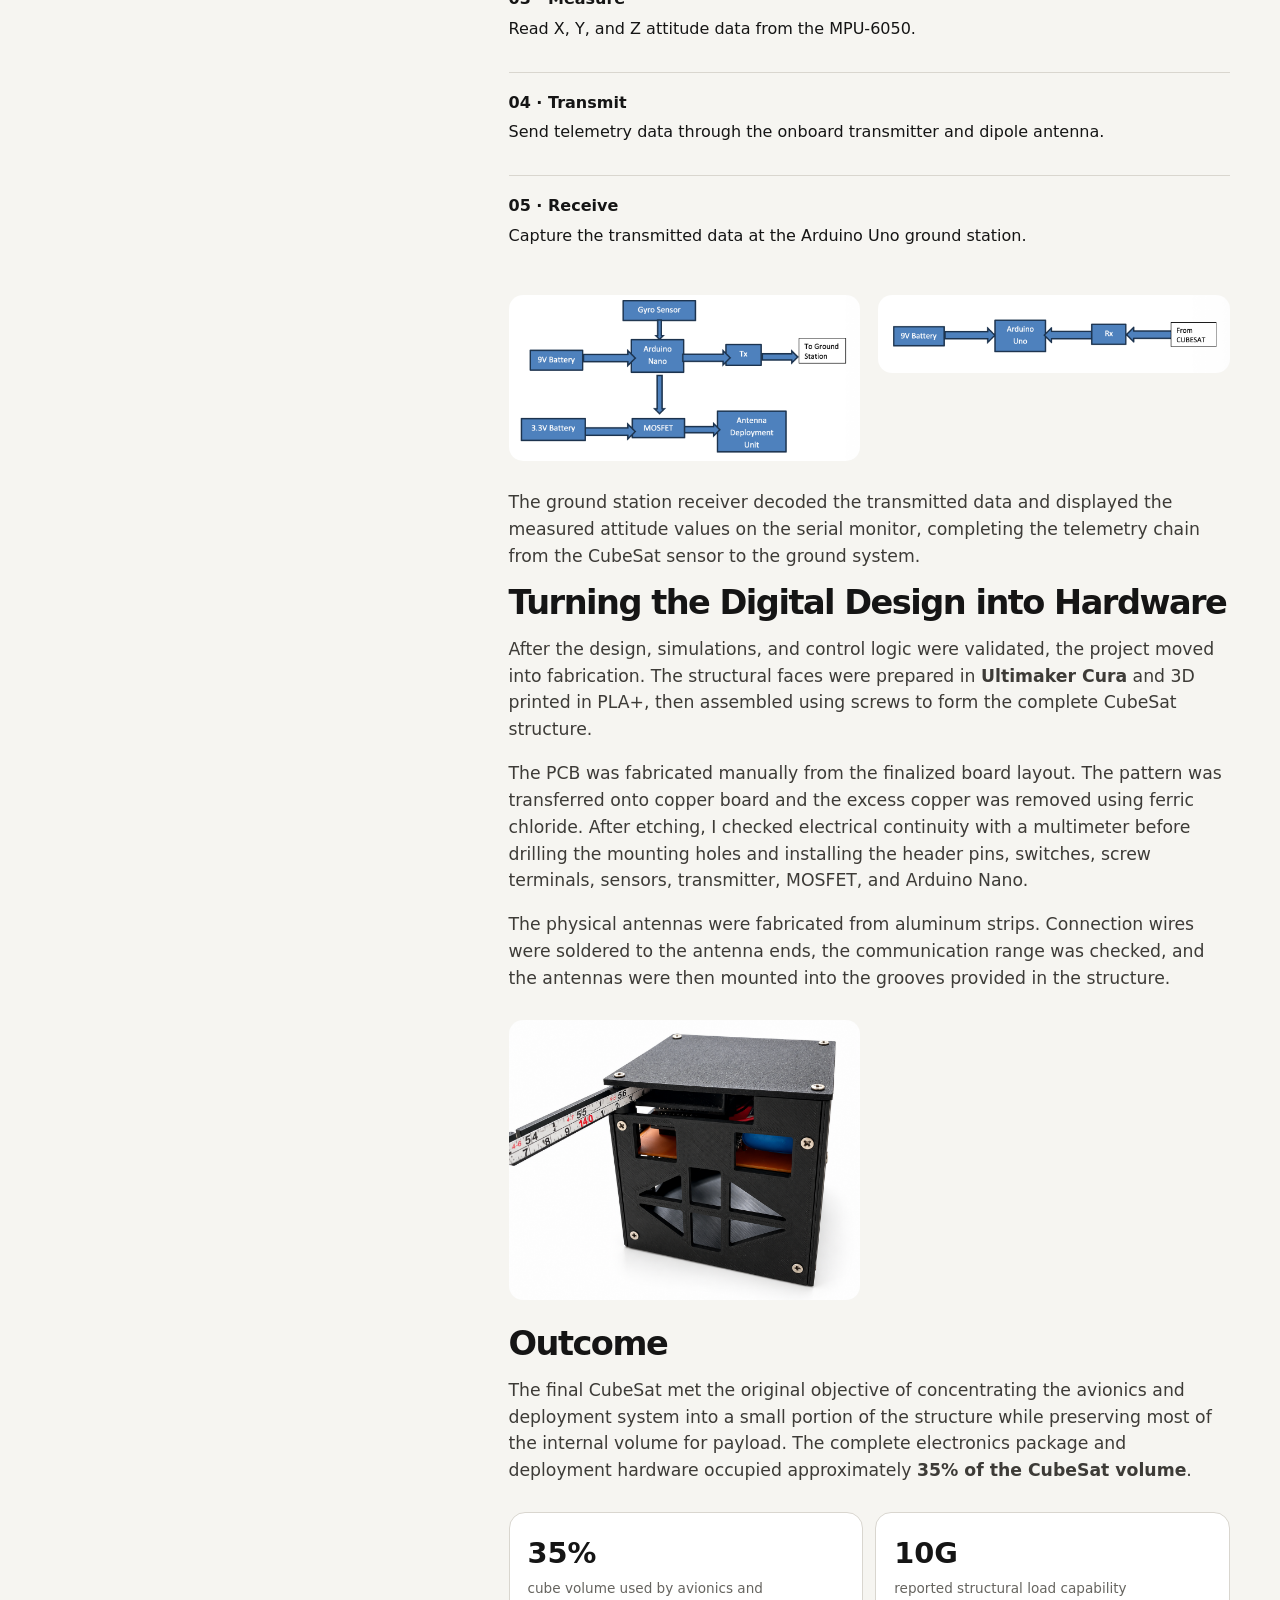
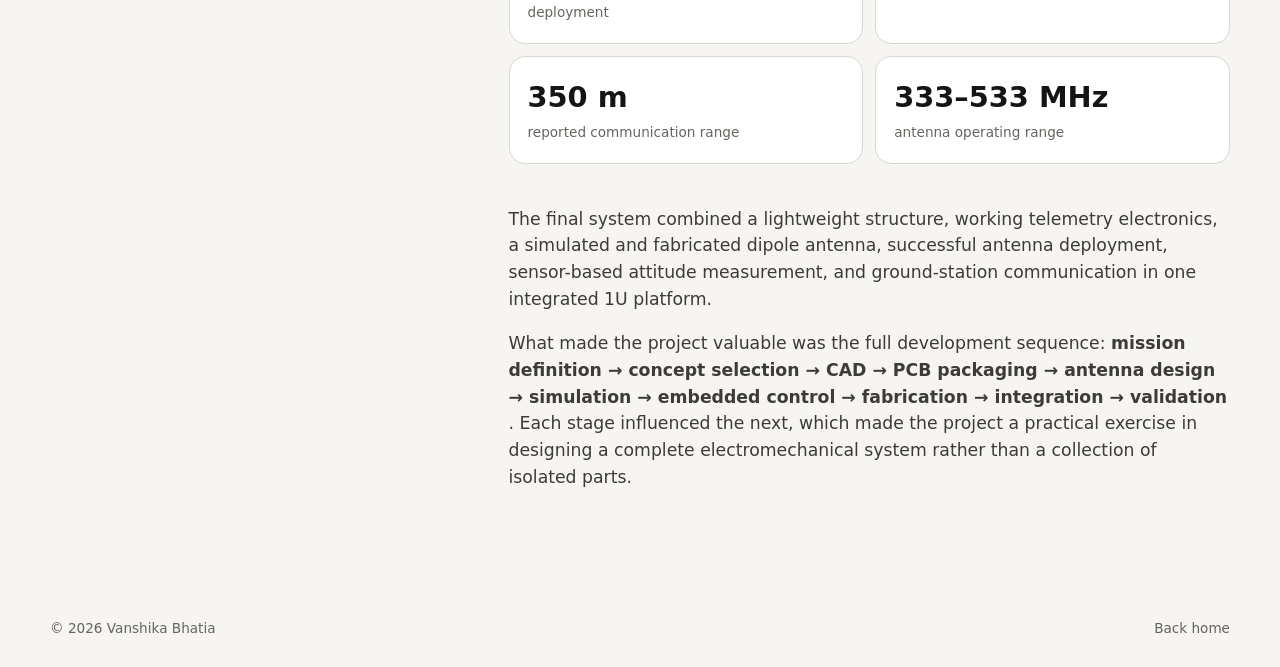
==== commit 654cedf8: "Update cubesat.html" ====
--- a/projects/cubesat.html
+++ b/projects/cubesat.html
@@ -1,5 +1,5 @@
 <!doctype html><html lang="en"><head><meta charset="utf-8"><meta name="viewport" content="width=device-width,initial-scale=1"><title>1U CubeSat | Vanshika Bhatia</title><link rel="stylesheet" href="../styles.css"></head><body>
-<header class="nav"><div class="container nav-inner"><a class="brand" href="../index.html">Home</a><nav class="nav-links"><a href="../index.html#work">Work</a><a href="../index.html#projects">Projects</a><a href="Resume_26-27.pdf">Resume</a><a class="nav-cta" href="../index.html#contact">Contact</a></nav></div></header>
+<header class="nav"><div class="container nav-inner"><a class="brand" href="../index.html">Home</a><nav class="nav-links"><a href="../index.html#work">Work</a><a href="../index.html#projects">Projects</a><a class="nav-cta" href="../index.html#contact">Contact</a></nav></div></header>
 <main><section class="project-hero"><div class="container"><a class="back" href="../index.html">← Back to portfolio</a><div class="eyebrow">Space Technology & Aeronautical Rocketry · Mechatronics Intern</div><h1 class="project-title">1U CubeSat</h1><p class="project-deck">A compact mechatronics build combining structural CAD, PCB integration, antenna design, soldering, and 3D printing.</p><div class="project-meta"><span class="tag">May 2023 – Aug 2023</span></div></div></section>
 <section><div class="container project-body"><aside class="project-aside"><h4>Tools & methods</h4><p>Fusion 360 · DFM · Eagle · CST Studio · Arduino · 3D Printing</p><h4>Role</h4><p>Space Technology & Aeronautical Rocketry · Mechatronics Intern</p></aside><div class="case"><div class="impact-grid"><div class="impact"><b>15 days</b><span>frame design timeline</span></div><div class="impact"><b>70%</b><span>PCB space preserved for payloads</span></div></div>
     <div class="case">
